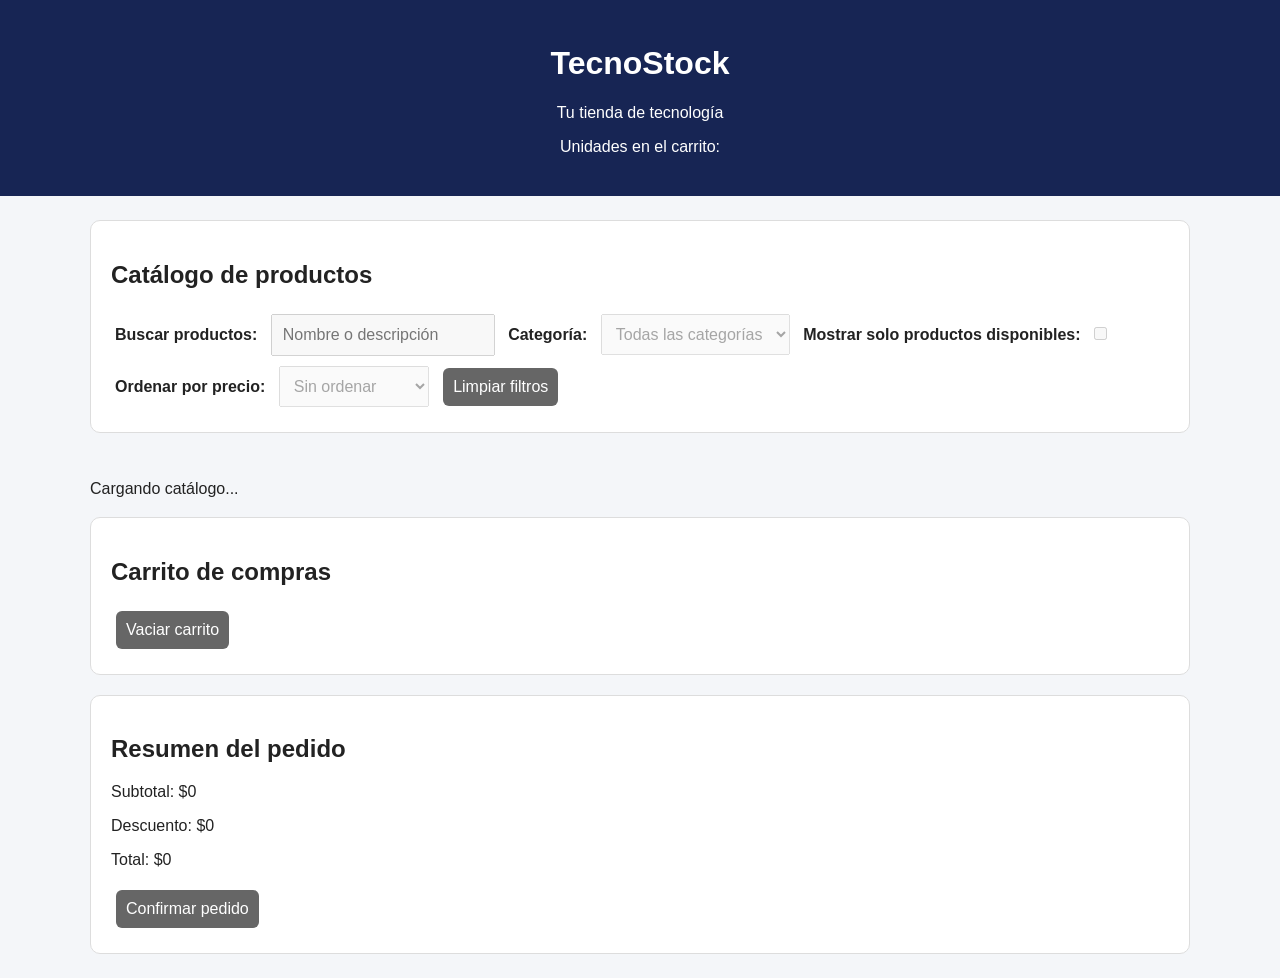
==== index.html @ c03a2829 "Validar y mostrar el catálogo de productos" ====
<!DOCTYPE html>
<html lang="es">
<head>
    <meta charset="UTF-8">
    <meta name="viewport" content="width=device-width, initial-scale=1.0">
    <title>TecnoStock</title>
    <link rel="stylesheet" href="css/styles.css">
    <script type="module" src="js/app.js"></script>
</head>
<body>

    <header>
        <h1>TecnoStock</h1>
        <p>Tu tienda de tecnología</p>
        <p>Unidades en el carrito: <span id="cart-count"></span></p>
    </header>

    <main>
        <section>
            <h2>Catálogo de productos</h2>

            <label for="search">Buscar productos:</label>
            <input
                type="search"
                id="search"
                placeholder="Nombre o descripción"
                disabled
            >

            <label for="category">Categoría:</label>
            <select id="category" disabled>
                <option value="">Todas las categorías</option>
            </select>

            <label for="availability">Mostrar solo productos disponibles:</label>
            <input type="checkbox" id="availability" disabled>

            <label for="sort">Ordenar por precio:</label>
            <select id="sort" disabled>
                <option value="">Sin ordenar</option>
                <option value="asc">Menor a mayor</option>
                <option value="desc">Mayor a menor</option>
            </select>

            <button type="button" id="clear-filters" disabled>
                Limpiar filtros
            </button>
        </section>

        <p id="catalog-status" role="status" aria-live="polite">
            Cargando catálogo...
        </p>

        <product-list></product-list>

        <section>
            <h2>Carrito de compras</h2>
            <shopping-cart></shopping-cart>
            <p id="cart-message" role="status" aria-live="polite"></p>

            <button type="button" id="clear-cart" disabled>
                Vaciar carrito
            </button>
        </section>

        <section>
            <h2>Resumen del pedido</h2>

            <p>Subtotal: <span id="subtotal">$0</span></p>
            <p>Descuento: <span id="discount">$0</span></p>
            <p>Total: <span id="total">$0</span></p>

            <button type="button" id="confirm-order" disabled>
                Confirmar pedido
            </button>

            <div id="order-message" role="status" aria-live="polite"></div>
        </section>
    </main>

</body>
</html>
---- css/styles.css ----
* {
    box-sizing: border-box;
}

body {
    margin: 0;
    font-family: Arial, sans-serif;
    background-color: #f4f6f9;
    color: #222;
}

header {
    background-color: #172554;
    color: white;
    padding: 24px;
    text-align: center;
}

main {
    width: min(1100px, 94%);
    margin: 24px auto;
}

section {
    background-color: white;
    padding: 20px;
    margin-bottom: 20px;
    border-radius: 10px;
    border: 1px solid #ddd;
}

label {
    display: inline-block;
    margin: 8px 4px;
    font-weight: 600;
}

input,
select,
button {
    font: inherit;
    padding: 10px;
    margin: 5px;
}

input,
select {
    max-width: 100%;
}

button {
    cursor: pointer;
    border: none;
    border-radius: 6px;
    background-color: #1d4ed8;
    color: white;
}

button:disabled {
    background-color: #666;
    cursor: not-allowed;
}

button:focus-visible,
input:focus-visible,
select:focus-visible {
    outline: 3px solid #f59e0b;
    outline-offset: 2px;
}

button:hover {
    background-color: #1e40af;
}

#catalog-status,
#cart-message,
#order-message {
    white-space: pre-line;
    line-height: 1.5;
}

#order-message {
    overflow-wrap: anywhere;
}

@media (max-width: 600px) {
    main {
        width: 96%;
    }

    section {
        padding: 12px;
    }

    input:not([type="checkbox"]),
    select {
        width: 100%;
        margin: 6px 0;
    }

    button {
        min-height: 44px;
    }
}
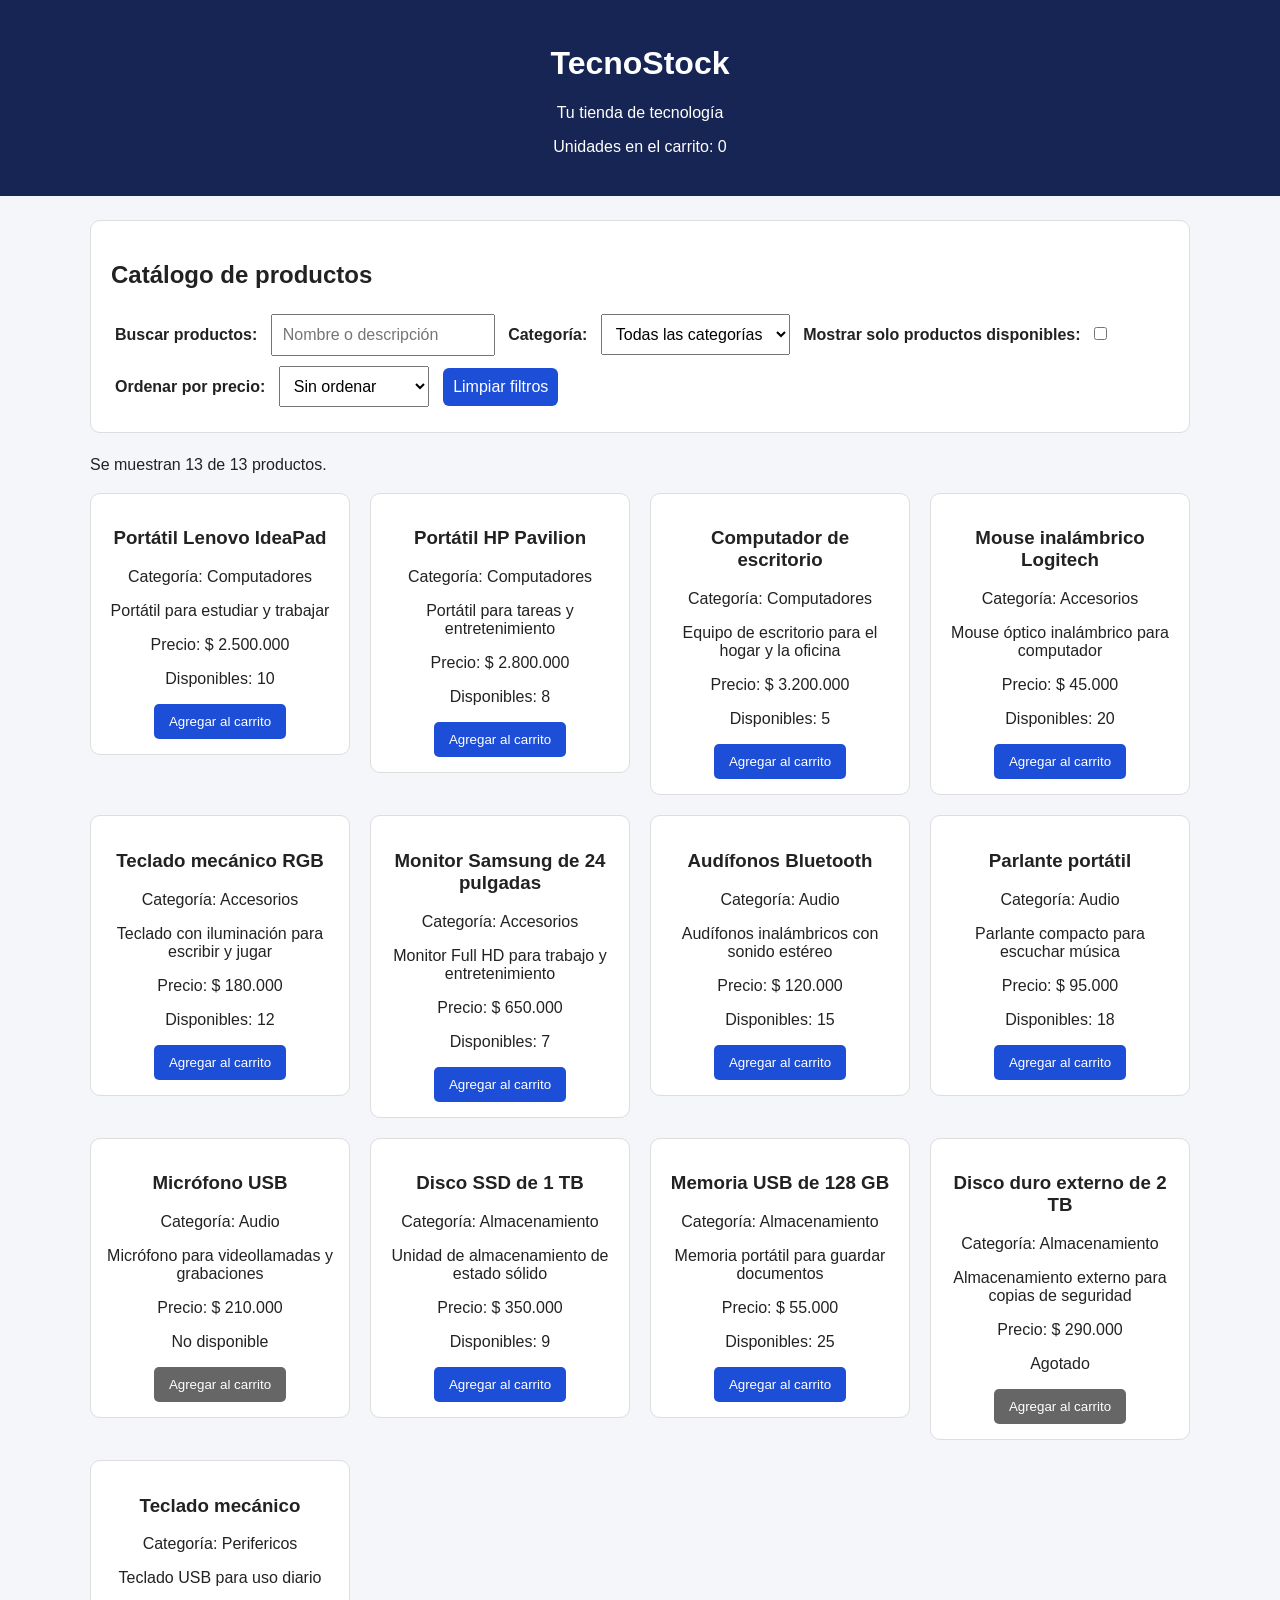
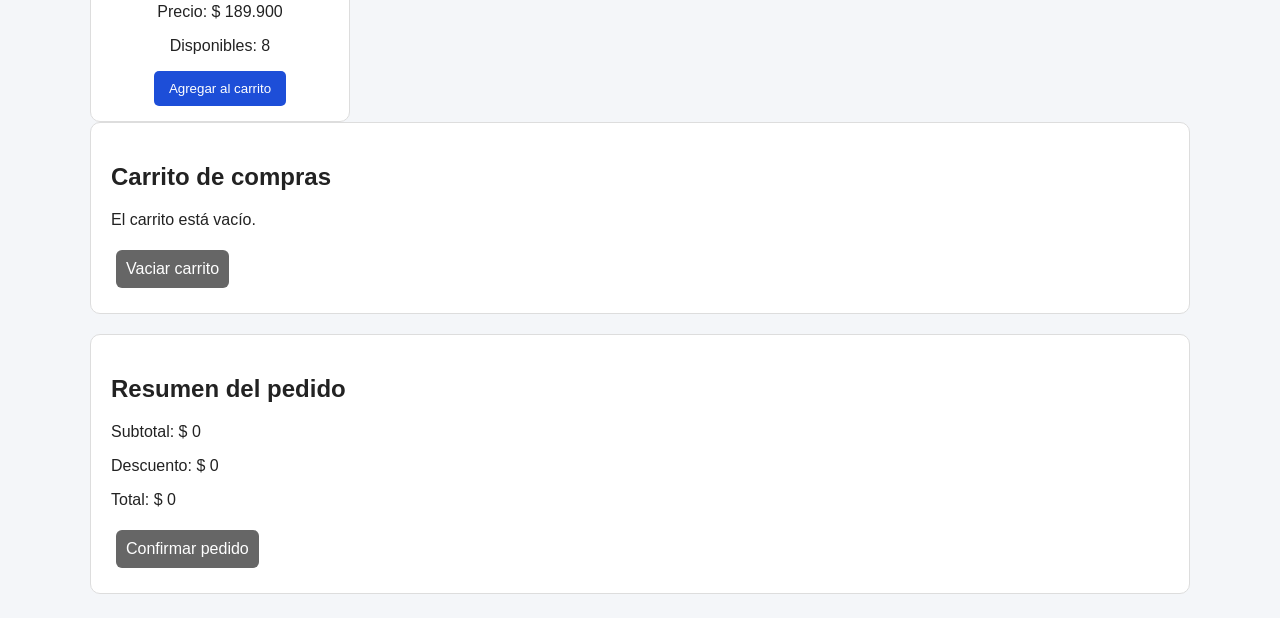
==== commit 3a57db28: "Simplificar código de interfaz y catálogo" ====
--- a/index.html
+++ b/index.html
@@ -8,75 +8,44 @@
     <script type="module" src="js/app.js"></script>
 </head>
 <body>
-
     <header>
         <h1>TecnoStock</h1>
         <p>Tu tienda de tecnología</p>
         <p>Unidades en el carrito: <span id="cart-count"></span></p>
     </header>
-
     <main>
         <section>
             <h2>Catálogo de productos</h2>
-
             <label for="search">Buscar productos:</label>
-            <input
-                type="search"
-                id="search"
-                placeholder="Nombre o descripción"
-                disabled
-            >
-
+            <input type="search" id="search" placeholder="Nombre o descripción" disabled>
             <label for="category">Categoría:</label>
-            <select id="category" disabled>
-                <option value="">Todas las categorías</option>
-            </select>
-
+            <select id="category" disabled><option value="">Todas las categorías</option></select>
             <label for="availability">Mostrar solo productos disponibles:</label>
             <input type="checkbox" id="availability" disabled>
-
             <label for="sort">Ordenar por precio:</label>
             <select id="sort" disabled>
                 <option value="">Sin ordenar</option>
                 <option value="asc">Menor a mayor</option>
                 <option value="desc">Mayor a menor</option>
             </select>
-
-            <button type="button" id="clear-filters" disabled>
-                Limpiar filtros
-            </button>
+            <button type="button" id="clear-filters" disabled>Limpiar filtros</button>
         </section>
-
-        <p id="catalog-status" role="status" aria-live="polite">
-            Cargando catálogo...
-        </p>
-
+        <p id="catalog-status" role="status" aria-live="polite">Cargando catálogo...</p>
         <product-list></product-list>
-
         <section>
             <h2>Carrito de compras</h2>
             <shopping-cart></shopping-cart>
             <p id="cart-message" role="status" aria-live="polite"></p>
-
-            <button type="button" id="clear-cart" disabled>
-                Vaciar carrito
-            </button>
+            <button type="button" id="clear-cart" disabled>Vaciar carrito</button>
         </section>
-
         <section>
             <h2>Resumen del pedido</h2>
-
             <p>Subtotal: <span id="subtotal">$0</span></p>
             <p>Descuento: <span id="discount">$0</span></p>
             <p>Total: <span id="total">$0</span></p>
-
-            <button type="button" id="confirm-order" disabled>
-                Confirmar pedido
-            </button>
-
+            <button type="button" id="confirm-order" disabled>Confirmar pedido</button>
             <div id="order-message" role="status" aria-live="polite"></div>
         </section>
     </main>
-
 </body>
-</html>+</html>
--- a/css/styles.css
+++ b/css/styles.css
@@ -1,104 +1,54 @@
-* {
-    box-sizing: border-box;
-}
+* { box-sizing: border-box; }
 
 body {
     margin: 0;
     font-family: Arial, sans-serif;
-    background-color: #f4f6f9;
+    background: #f4f6f9;
     color: #222;
 }
 
 header {
-    background-color: #172554;
+    padding: 24px;
+    background: #172554;
     color: white;
-    padding: 24px;
     text-align: center;
 }
 
-main {
-    width: min(1100px, 94%);
-    margin: 24px auto;
+main { width: min(1100px, 94%); margin: 24px auto; }
+
+section {
+    margin-bottom: 20px;
+    padding: 20px;
+    border: 1px solid #ddd;
+    border-radius: 10px;
+    background: white;
 }
 
-section {
-    background-color: white;
-    padding: 20px;
-    margin-bottom: 20px;
-    border-radius: 10px;
-    border: 1px solid #ddd;
+label { display: inline-block; margin: 8px 4px; font-weight: 600; }
+input, select, button { margin: 5px; padding: 10px; font: inherit; }
+input, select { max-width: 100%; }
+
+button {
+    border: 0;
+    border-radius: 6px;
+    background: #1d4ed8;
+    color: white;
+    cursor: pointer;
 }
 
-label {
-    display: inline-block;
-    margin: 8px 4px;
-    font-weight: 600;
-}
-
-input,
-select,
-button {
-    font: inherit;
-    padding: 10px;
-    margin: 5px;
-}
-
-input,
-select {
-    max-width: 100%;
-}
-
-button {
-    cursor: pointer;
-    border: none;
-    border-radius: 6px;
-    background-color: #1d4ed8;
-    color: white;
-}
-
-button:disabled {
-    background-color: #666;
-    cursor: not-allowed;
-}
-
-button:focus-visible,
-input:focus-visible,
-select:focus-visible {
+button:disabled { background: #666; cursor: not-allowed; }
+button:hover:not(:disabled) { background: #1e40af; }
+button:focus-visible, input:focus-visible, select:focus-visible {
     outline: 3px solid #f59e0b;
     outline-offset: 2px;
 }
 
-button:hover {
-    background-color: #1e40af;
-}
-
-#catalog-status,
-#cart-message,
-#order-message {
-    white-space: pre-line;
-    line-height: 1.5;
-}
-
-#order-message {
-    overflow-wrap: anywhere;
-}
+#catalog-status, #cart-message, #order-message { white-space: pre-line; line-height: 1.5; }
+#order-message { overflow-wrap: anywhere; }
 
 @media (max-width: 600px) {
-    main {
-        width: 96%;
-    }
-
-    section {
-        padding: 12px;
-    }
-
-    input:not([type="checkbox"]),
-    select {
-        width: 100%;
-        margin: 6px 0;
-    }
-
-    button {
-        min-height: 44px;
-    }
-}+    main { width: 96%; }
+    section { padding: 12px; }
+    input:not([type="checkbox"]), select { width: 100%; margin: 6px 0; }
+    button { min-height: 44px; }
+}
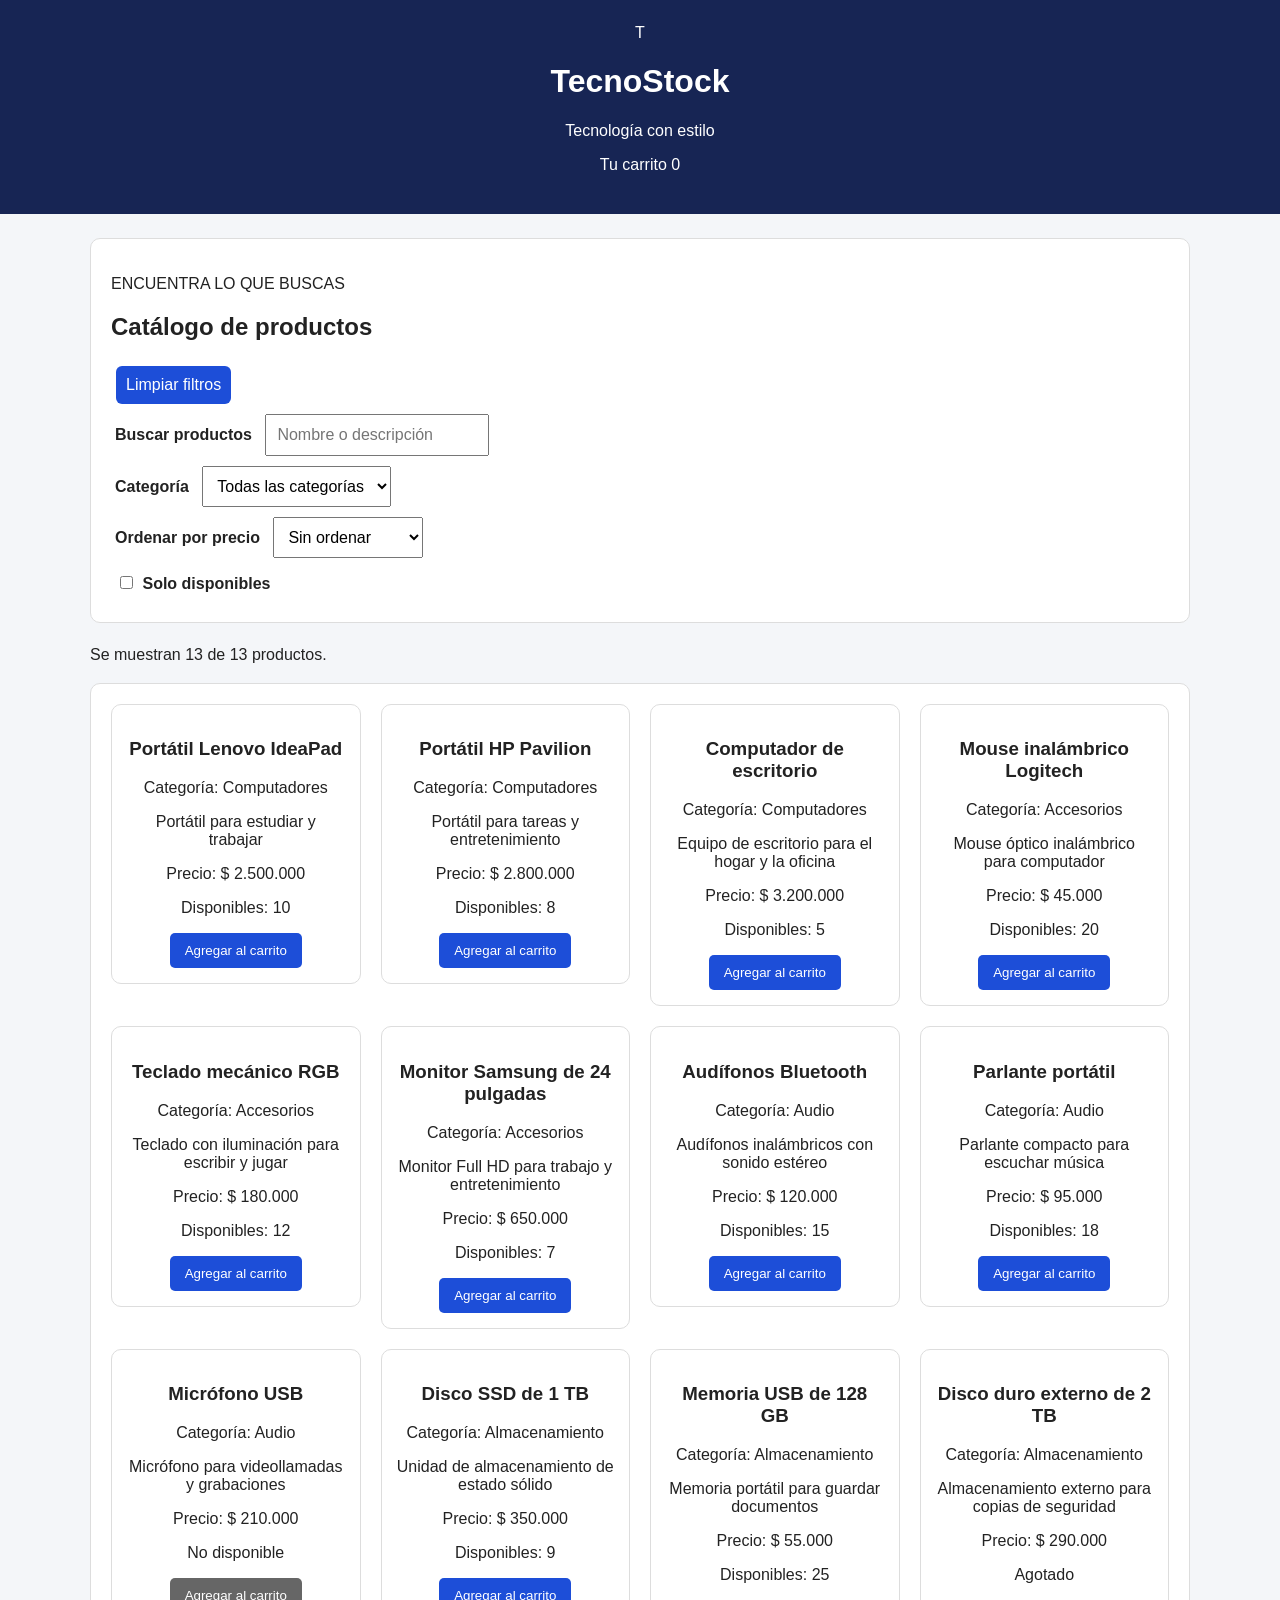
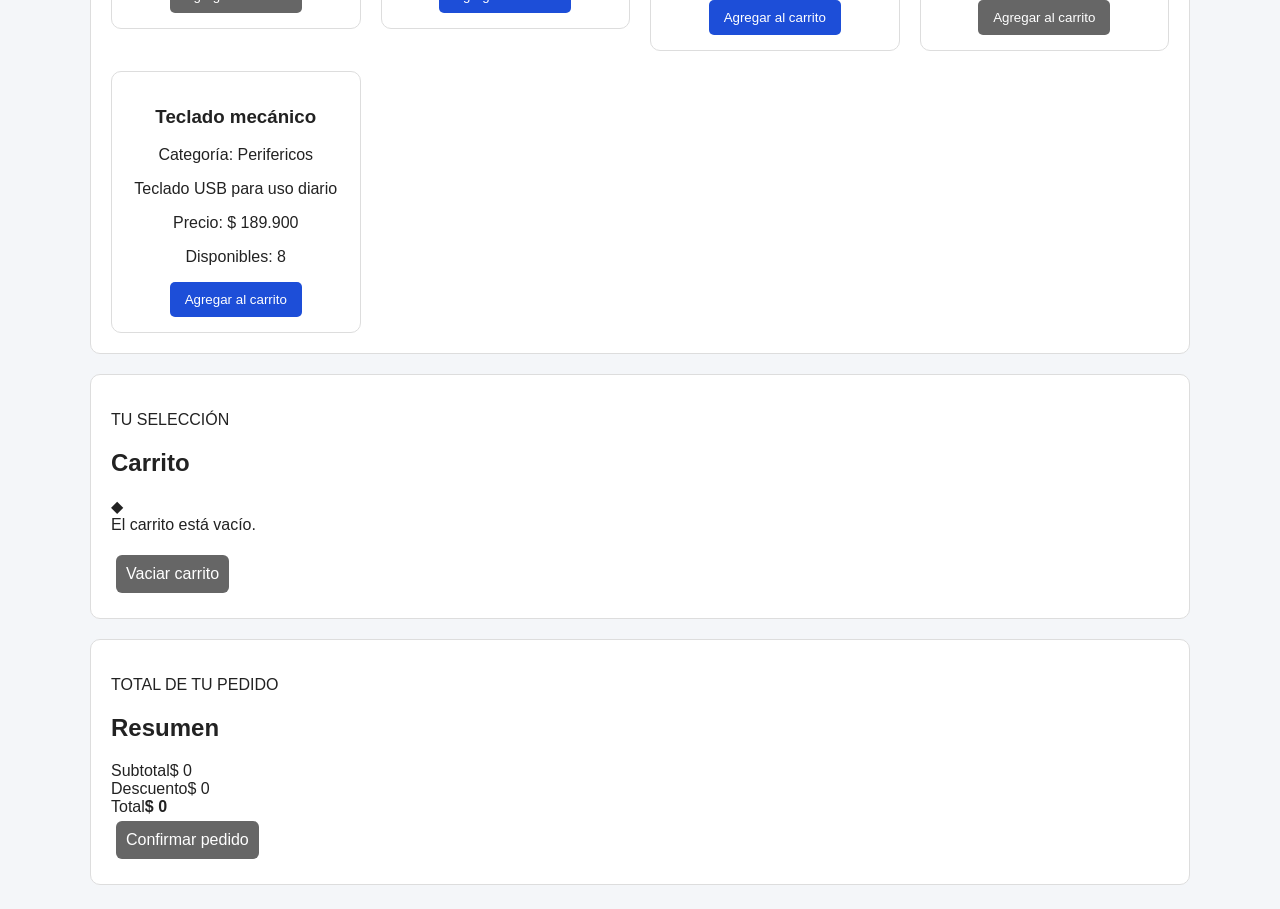
==== commit 2f6b3ab4: "Organizar catálogo y carrito en columnas Cambio preparado con asistencia de IA." ====
--- a/index.html
+++ b/index.html
@@ -9,43 +9,86 @@
 </head>
 <body>
     <header>
-        <h1>TecnoStock</h1>
-        <p>Tu tienda de tecnología</p>
-        <p>Unidades en el carrito: <span id="cart-count"></span></p>
+        <div class="header-content">
+            <div class="brand">
+                <span class="brand-mark" aria-hidden="true">T</span>
+                <div>
+                    <h1>TecnoStock</h1>
+                    <p>Tecnología con estilo</p>
+                </div>
+            </div>
+            <p class="header-cart">Tu carrito <span id="cart-count">0</span></p>
+        </div>
     </header>
     <main>
-        <section>
-            <h2>Catálogo de productos</h2>
-            <label for="search">Buscar productos:</label>
-            <input type="search" id="search" placeholder="Nombre o descripción" disabled>
-            <label for="category">Categoría:</label>
-            <select id="category" disabled><option value="">Todas las categorías</option></select>
-            <label for="availability">Mostrar solo productos disponibles:</label>
-            <input type="checkbox" id="availability" disabled>
-            <label for="sort">Ordenar por precio:</label>
-            <select id="sort" disabled>
-                <option value="">Sin ordenar</option>
-                <option value="asc">Menor a mayor</option>
-                <option value="desc">Mayor a menor</option>
-            </select>
-            <button type="button" id="clear-filters" disabled>Limpiar filtros</button>
+        <section class="filter-panel">
+            <div class="section-heading">
+                <div>
+                    <p class="eyebrow">ENCUENTRA LO QUE BUSCAS</p>
+                    <h2>Catálogo de productos</h2>
+                </div>
+                <button class="button button-secondary" type="button" id="clear-filters" disabled>
+                    Limpiar filtros
+                </button>
+            </div>
+            <div class="filters">
+                <div class="filter-field search-field">
+                    <label for="search">Buscar productos</label>
+                    <input type="search" id="search" placeholder="Nombre o descripción" disabled>
+                </div>
+                <div class="filter-field">
+                    <label for="category">Categoría</label>
+                    <select id="category" disabled>
+                        <option value="">Todas las categorías</option>
+                    </select>
+                </div>
+                <div class="filter-field">
+                    <label for="sort">Ordenar por precio</label>
+                    <select id="sort" disabled>
+                        <option value="">Sin ordenar</option>
+                        <option value="asc">Menor a mayor</option>
+                        <option value="desc">Mayor a menor</option>
+                    </select>
+                </div>
+                <label class="availability" for="availability">
+                    <input type="checkbox" id="availability" disabled>
+                    <span>Solo disponibles</span>
+                </label>
+            </div>
         </section>
         <p id="catalog-status" role="status" aria-live="polite">Cargando catálogo...</p>
-        <product-list></product-list>
-        <section>
-            <h2>Carrito de compras</h2>
-            <shopping-cart></shopping-cart>
-            <p id="cart-message" role="status" aria-live="polite"></p>
-            <button type="button" id="clear-cart" disabled>Vaciar carrito</button>
-        </section>
-        <section>
-            <h2>Resumen del pedido</h2>
-            <p>Subtotal: <span id="subtotal">$0</span></p>
-            <p>Descuento: <span id="discount">$0</span></p>
-            <p>Total: <span id="total">$0</span></p>
-            <button type="button" id="confirm-order" disabled>Confirmar pedido</button>
-            <div id="order-message" role="status" aria-live="polite"></div>
-        </section>
+        <div class="store-layout">
+            <section class="catalog-panel" aria-label="Productos disponibles">
+                <product-list></product-list>
+            </section>
+            <aside class="cart-sidebar" aria-label="Carrito y resumen del pedido">
+                <section class="cart-panel">
+                    <div class="section-heading cart-heading">
+                        <div>
+                            <p class="eyebrow">TU SELECCIÓN</p>
+                            <h2>Carrito</h2>
+                        </div>
+                        <span class="cart-badge" aria-hidden="true">◆</span>
+                    </div>
+                    <shopping-cart></shopping-cart>
+                    <p id="cart-message" role="status" aria-live="polite"></p>
+                    <button class="button button-secondary clear-cart" type="button" id="clear-cart" disabled>
+                        Vaciar carrito
+                    </button>
+                </section>
+                <section class="order-panel">
+                    <p class="eyebrow">TOTAL DE TU PEDIDO</p>
+                    <h2>Resumen</h2>
+                    <div class="price-row"><span>Subtotal</span><span id="subtotal">$0</span></div>
+                    <div class="price-row"><span>Descuento</span><span id="discount">$0</span></div>
+                    <div class="price-row total-row"><span>Total</span><strong id="total">$0</strong></div>
+                    <button class="button button-primary confirm-button" type="button" id="confirm-order" disabled>
+                        Confirmar pedido
+                    </button>
+                    <div id="order-message" role="status" aria-live="polite"></div>
+                </section>
+            </aside>
+        </div>
     </main>
 </body>
 </html>
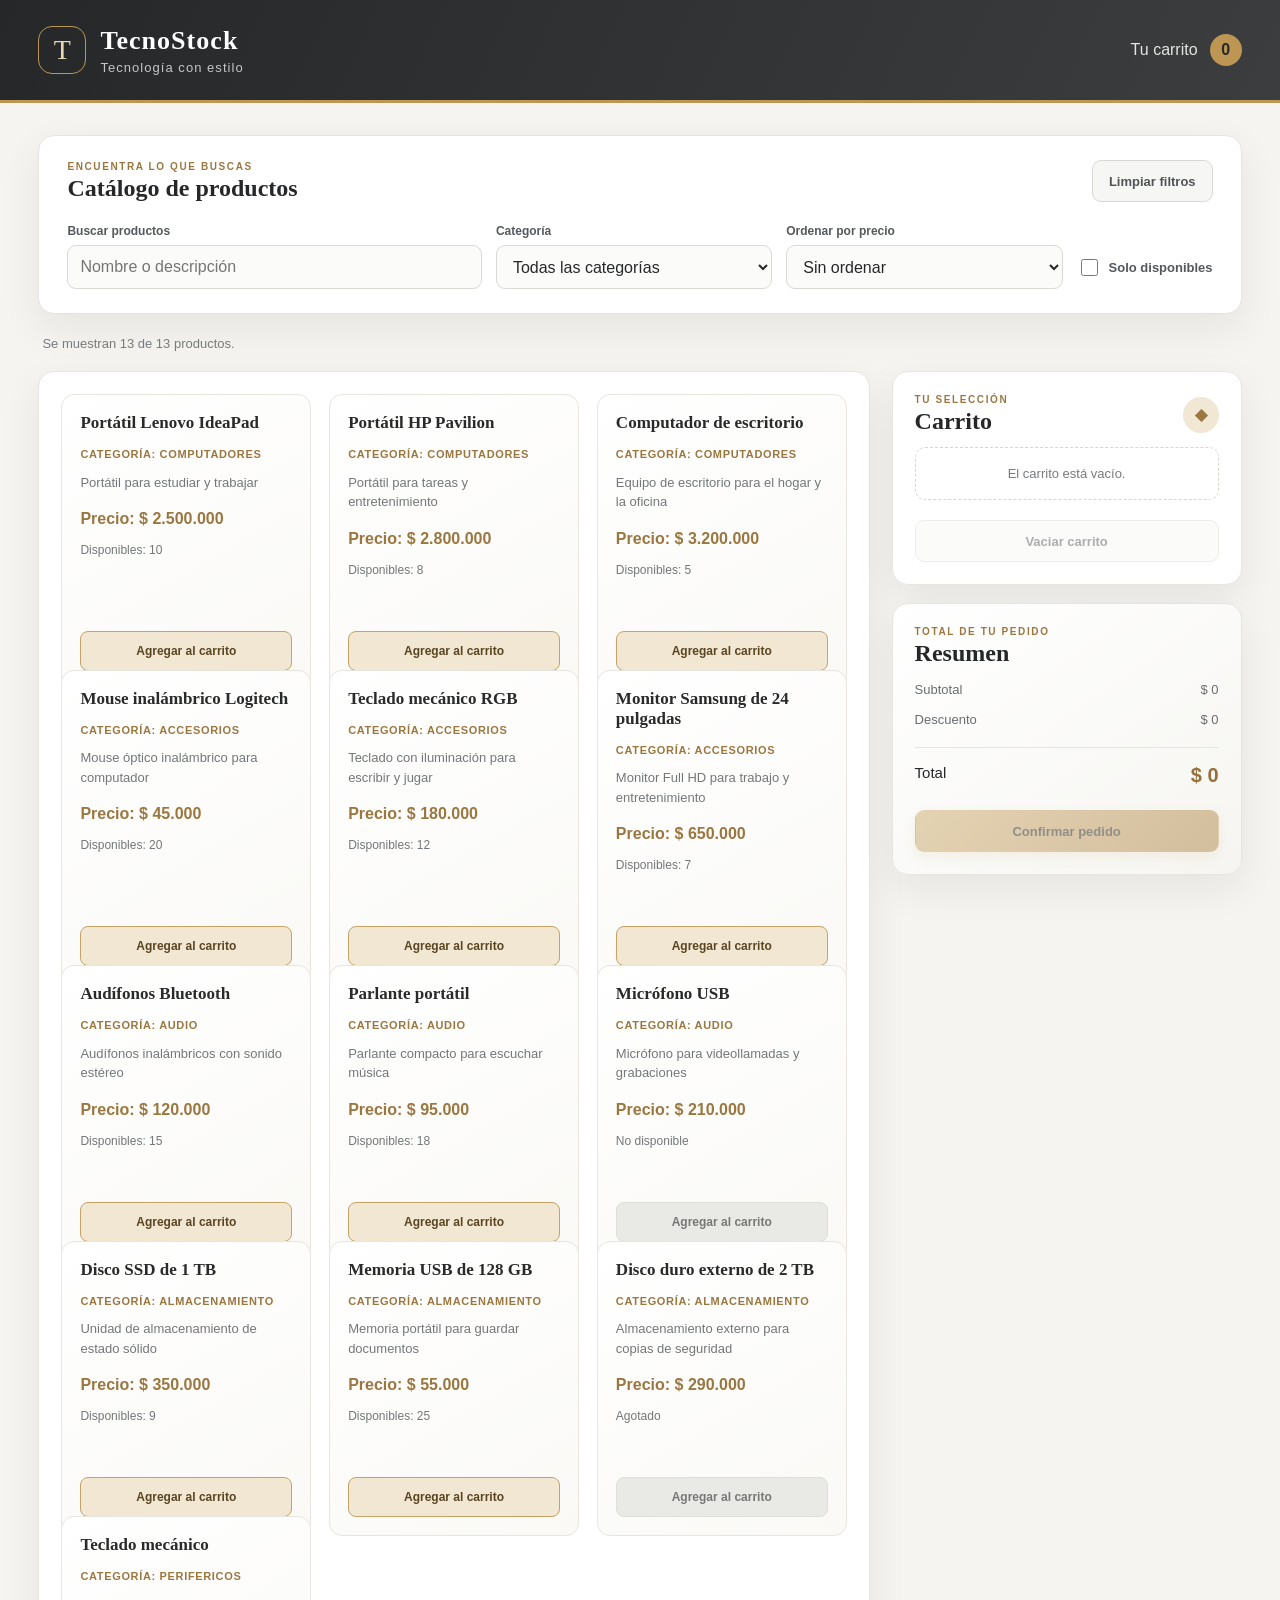
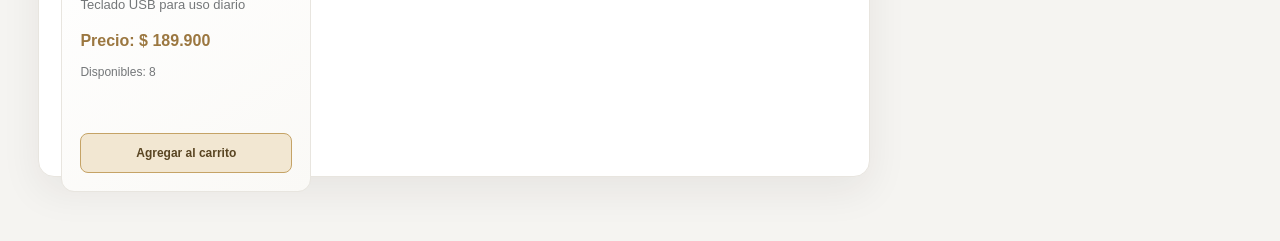
==== commit 9a39223d: "Añadir carrito móvil desplegable Interfaz móvil preparada con asistencia de IA." ====
--- a/index.html
+++ b/index.html
@@ -61,14 +61,17 @@
             <section class="catalog-panel" aria-label="Productos disponibles">
                 <product-list></product-list>
             </section>
-            <aside class="cart-sidebar" aria-label="Carrito y resumen del pedido">
+            <aside class="cart-sidebar" id="cart-sidebar" aria-label="Carrito y resumen del pedido">
                 <section class="cart-panel">
                     <div class="section-heading cart-heading">
                         <div>
                             <p class="eyebrow">TU SELECCIÓN</p>
                             <h2>Carrito</h2>
                         </div>
-                        <span class="cart-badge" aria-hidden="true">◆</span>
+                        <div class="cart-heading-actions">
+                            <span class="cart-badge" aria-hidden="true">◆</span>
+                            <button class="cart-close" type="button" id="close-cart" aria-label="Cerrar carrito">×</button>
+                        </div>
                     </div>
                     <shopping-cart></shopping-cart>
                     <p id="cart-message" role="status" aria-live="polite"></p>
@@ -90,5 +93,12 @@
             </aside>
         </div>
     </main>
+    <button class="mobile-cart-toggle" type="button" id="mobile-cart-toggle"
+        aria-controls="cart-sidebar" aria-expanded="false">
+        <span aria-hidden="true">◆</span> Ver carrito
+        <span class="mobile-cart-count" id="mobile-cart-count">0</span>
+    </button>
+    <button class="cart-backdrop" type="button" id="cart-backdrop"
+        aria-label="Cerrar carrito" tabindex="-1"></button>
 </body>
 </html>
--- a/css/styles.css
+++ b/css/styles.css
@@ -1,54 +1,256 @@
+:root {
+    color-scheme: light;
+    --ink: #252729;
+    --muted: #777b7e;
+    --gold: #bd9653;
+    --gold-light: #ead8b5;
+    --silver: #e5e7e8;
+    --paper: #f5f4f1;
+    --white: #fff;
+    --line: #e8e5df;
+    --shadow: 0 14px 40px rgb(38 35 28 / 7%);
+}
+
 * { box-sizing: border-box; }
 
 body {
     margin: 0;
-    font-family: Arial, sans-serif;
-    background: #f4f6f9;
-    color: #222;
+    background: var(--paper);
+    color: var(--ink);
+    font-family: "Segoe UI", Arial, sans-serif;
 }
 
 header {
-    padding: 24px;
-    background: #172554;
-    color: white;
-    text-align: center;
-}
-
-main { width: min(1100px, 94%); margin: 24px auto; }
-
-section {
-    margin-bottom: 20px;
-    padding: 20px;
-    border: 1px solid #ddd;
-    border-radius: 10px;
-    background: white;
-}
-
-label { display: inline-block; margin: 8px 4px; font-weight: 600; }
-input, select, button { margin: 5px; padding: 10px; font: inherit; }
-input, select { max-width: 100%; }
-
-button {
-    border: 0;
-    border-radius: 6px;
-    background: #1d4ed8;
-    color: white;
+    background: linear-gradient(115deg, #252729, #3b3d3e);
+    color: var(--white);
+    border-bottom: 3px solid var(--gold);
+}
+
+.header-content {
+    width: min(1440px, 94%);
+    min-height: 100px;
+    margin: auto;
+    display: flex;
+    align-items: center;
+    justify-content: space-between;
+    gap: 20px;
+}
+
+.brand { display: flex; align-items: center; gap: 14px; }
+.brand-mark {
+    display: grid;
+    width: 48px;
+    height: 48px;
+    place-items: center;
+    border: 1px solid var(--gold);
+    border-radius: 14px;
+    color: var(--gold-light);
+    font-family: Georgia, serif;
+    font-size: 28px;
+}
+
+.brand h1 { margin: 0; font-family: Georgia, serif; font-size: 26px; letter-spacing: .04em; }
+.brand p { margin: 4px 0 0; color: #c5c6c5; font-size: 13px; letter-spacing: .08em; }
+.header-cart { display: flex; align-items: center; gap: 12px; margin: 0; color: #e5e5e2; }
+.header-cart span, .cart-badge {
+    display: grid;
+    min-width: 32px;
+    height: 32px;
+    padding: 0 8px;
+    place-items: center;
+    border-radius: 50px;
+    background: var(--gold);
+    color: #252729;
+    font-weight: 700;
+}
+
+main { width: min(1440px, 94%); margin: 32px auto 64px; }
+
+.filter-panel, .catalog-panel, .cart-panel, .order-panel {
+    border: 1px solid var(--line);
+    border-radius: 16px;
+    background: var(--white);
+    box-shadow: var(--shadow);
+}
+
+.filter-panel { margin-bottom: 20px; padding: 24px 28px; }
+.section-heading { display: flex; align-items: center; justify-content: space-between; gap: 16px; }
+.section-heading h2, .order-panel h2 { margin: 3px 0 0; font-family: Georgia, serif; font-size: 24px; }
+.eyebrow { margin: 0; color: #9b7740; font-size: 10px; font-weight: 800; letter-spacing: .16em; }
+
+.filters {
+    display: grid;
+    grid-template-columns: minmax(210px, 1.5fr) repeat(2, minmax(160px, 1fr)) auto;
+    align-items: end;
+    gap: 14px;
+    margin-top: 22px;
+}
+
+.filter-field { min-width: 0; }
+.filter-field label { display: block; margin-bottom: 7px; color: #55595c; font-size: 12px; font-weight: 700; }
+input, select, button { font: inherit; }
+.filter-field input, .filter-field select {
+    width: 100%;
+    min-height: 44px;
+    padding: 0 12px;
+    border: 1px solid #d9d9d6;
+    border-radius: 9px;
+    background: #fbfbfa;
+    color: var(--ink);
+}
+.filter-field input:focus, .filter-field select:focus { outline: 2px solid var(--gold-light); border-color: var(--gold); }
+.availability { display: flex; align-items: center; gap: 8px; min-height: 44px; color: #55595c; font-size: 13px; font-weight: 600; }
+.availability input { accent-color: var(--gold); width: 17px; height: 17px; }
+
+.button {
+    min-height: 42px;
+    padding: 0 16px;
+    border: 1px solid transparent;
+    border-radius: 9px;
+    font-size: 13px;
+    font-weight: 700;
     cursor: pointer;
-}
-
-button:disabled { background: #666; cursor: not-allowed; }
-button:hover:not(:disabled) { background: #1e40af; }
-button:focus-visible, input:focus-visible, select:focus-visible {
-    outline: 3px solid #f59e0b;
-    outline-offset: 2px;
-}
+    transition: transform .15s ease, background .15s ease, box-shadow .15s ease;
+}
+.button:hover:not(:disabled) { transform: translateY(-1px); }
+.button:focus-visible, input:focus-visible, select:focus-visible { outline: 3px solid #d7b978; outline-offset: 2px; }
+.button:disabled { opacity: .48; cursor: not-allowed; }
+.button-primary { background: linear-gradient(135deg, #cba968, #ad8241); color: #211d16; box-shadow: 0 5px 14px rgb(189 150 83 / 24%); }
+.button-primary:hover:not(:disabled) { background: linear-gradient(135deg, #d5b778, #b89050); }
+.button-secondary { border-color: #d9d9d6; background: #f6f6f4; color: #515457; }
+.button-secondary:hover:not(:disabled) { background: var(--silver); }
 
 #catalog-status, #cart-message, #order-message { white-space: pre-line; line-height: 1.5; }
-#order-message { overflow-wrap: anywhere; }
-
-@media (max-width: 600px) {
-    main { width: 96%; }
-    section { padding: 12px; }
-    input:not([type="checkbox"]), select { width: 100%; margin: 6px 0; }
-    button { min-height: 44px; }
-}
+#catalog-status { min-height: 22px; margin: 15px 4px; color: var(--muted); font-size: 13px; }
+#cart-message, #order-message { color: #765a2d; font-size: 12px; overflow-wrap: anywhere; }
+
+.store-layout { display: grid; grid-template-columns: minmax(0, 1fr) 350px; align-items: start; gap: 22px; }
+.catalog-panel { min-width: 0; padding: 22px; }
+.cart-sidebar { position: sticky; top: 18px; display: grid; gap: 18px; min-width: 0; }
+.cart-panel, .order-panel { padding: 22px; }
+.cart-heading { margin-bottom: 12px; }
+.cart-badge { min-width: 36px; height: 36px; background: #f0e7d5; color: #9b7740; }
+.cart-heading-actions { display: flex; align-items: center; gap: 8px; }
+.cart-close, .mobile-cart-toggle, .cart-backdrop { display: none; }
+.clear-cart { width: 100%; margin-top: 8px; }
+.order-panel { background: linear-gradient(145deg, #fff, #f6f5f1); }
+.price-row { display: flex; justify-content: space-between; gap: 12px; margin: 15px 0; color: #696d70; font-size: 13px; }
+.total-row { margin-top: 20px; padding-top: 16px; border-top: 1px solid var(--line); color: var(--ink); font-size: 15px; }
+.total-row strong { color: #96713c; font-size: 20px; }
+.confirm-button { width: 100%; margin-top: 8px; }
+
+@media (max-width: 1000px) {
+    .store-layout { grid-template-columns: minmax(0, 1fr) 310px; gap: 16px; }
+    .filters { grid-template-columns: repeat(2, minmax(0, 1fr)); }
+    .availability { grid-column: 1; }
+}
+
+@media (max-width: 760px) {
+    main { width: min(100% - 24px, 620px); margin-top: 20px; }
+    .header-content { width: calc(100% - 28px); min-height: 82px; }
+    .brand-mark { width: 40px; height: 40px; font-size: 23px; }
+    .brand h1 { font-size: 21px; }
+    .header-cart { display: none; }
+    .store-layout { display: block; }
+    .cart-sidebar {
+        position: fixed;
+        z-index: 1001;
+        inset: auto 0 0;
+        display: grid;
+        grid-template-columns: 1fr;
+        gap: 12px;
+        max-height: 88vh;
+        max-height: 88dvh;
+        overflow-y: auto;
+        padding: 14px 14px calc(18px + env(safe-area-inset-bottom));
+        border: 1px solid var(--line);
+        border-radius: 20px 20px 0 0;
+        background: var(--paper);
+        box-shadow: 0 -18px 50px rgb(25 24 22 / 20%);
+        transform: translateY(105%);
+        visibility: hidden;
+        transition: transform .25s ease, visibility .25s;
+    }
+    .cart-sidebar.is-open { transform: translateY(0); visibility: visible; }
+    .cart-sidebar .cart-panel, .cart-sidebar .order-panel { padding: 18px; }
+    .cart-close {
+        display: grid;
+        width: 36px;
+        height: 36px;
+        place-items: center;
+        border: 1px solid #dedbd4;
+        border-radius: 50%;
+        background: #f4f3f0;
+        color: var(--ink);
+        font: inherit;
+        font-size: 24px;
+        line-height: 1;
+        cursor: pointer;
+    }
+    .cart-close:focus-visible, .mobile-cart-toggle:focus-visible {
+        outline: 3px solid #d7b978;
+        outline-offset: 3px;
+    }
+    .cart-backdrop {
+        position: fixed;
+        z-index: 1000;
+        inset: 0;
+        display: block;
+        width: 100%;
+        height: 100%;
+        border: 0;
+        background: rgb(26 27 28 / 48%);
+        opacity: 0;
+        visibility: hidden;
+        transition: opacity .25s ease, visibility .25s;
+    }
+    body.cart-open .cart-backdrop { opacity: 1; visibility: visible; }
+    .mobile-cart-toggle {
+        position: fixed;
+        z-index: 1002;
+        right: 18px;
+        bottom: calc(18px + env(safe-area-inset-bottom));
+        display: flex;
+        min-height: 54px;
+        align-items: center;
+        gap: 10px;
+        padding: 0 18px;
+        border: 1px solid #d8bd8b;
+        border-radius: 999px;
+        background: linear-gradient(135deg, #d6bb84, #b78e4f);
+        box-shadow: 0 8px 26px rgb(48 39 25 / 28%);
+        color: #29251f;
+        font: inherit;
+        font-size: 14px;
+        font-weight: 750;
+        cursor: pointer;
+        transition: transform .2s ease, box-shadow .2s ease;
+    }
+    .mobile-cart-toggle:hover { transform: translateY(-2px); box-shadow: 0 11px 30px rgb(48 39 25 / 34%); }
+    .mobile-cart-count {
+        display: grid;
+        min-width: 25px;
+        height: 25px;
+        padding: 0 6px;
+        place-items: center;
+        border-radius: 50%;
+        background: #343536;
+        color: white;
+        font-size: 12px;
+    }
+    body.cart-open { overflow: hidden; }
+    body.cart-open .mobile-cart-toggle { opacity: 0; pointer-events: none; }
+    .filter-panel, .catalog-panel, .cart-panel, .order-panel { padding: 18px; }
+}
+
+@media (max-width: 480px) {
+    .filters { grid-template-columns: 1fr; gap: 10px; }
+    .availability { grid-column: auto; }
+    .section-heading { align-items: flex-start; }
+    .section-heading h2, .order-panel h2 { font-size: 21px; }
+    .filter-panel { padding: 16px; }
+}
+
+@media (prefers-reduced-motion: reduce) {
+    *, *::before, *::after { scroll-behavior: auto !important; transition-duration: .01ms !important; }
+}
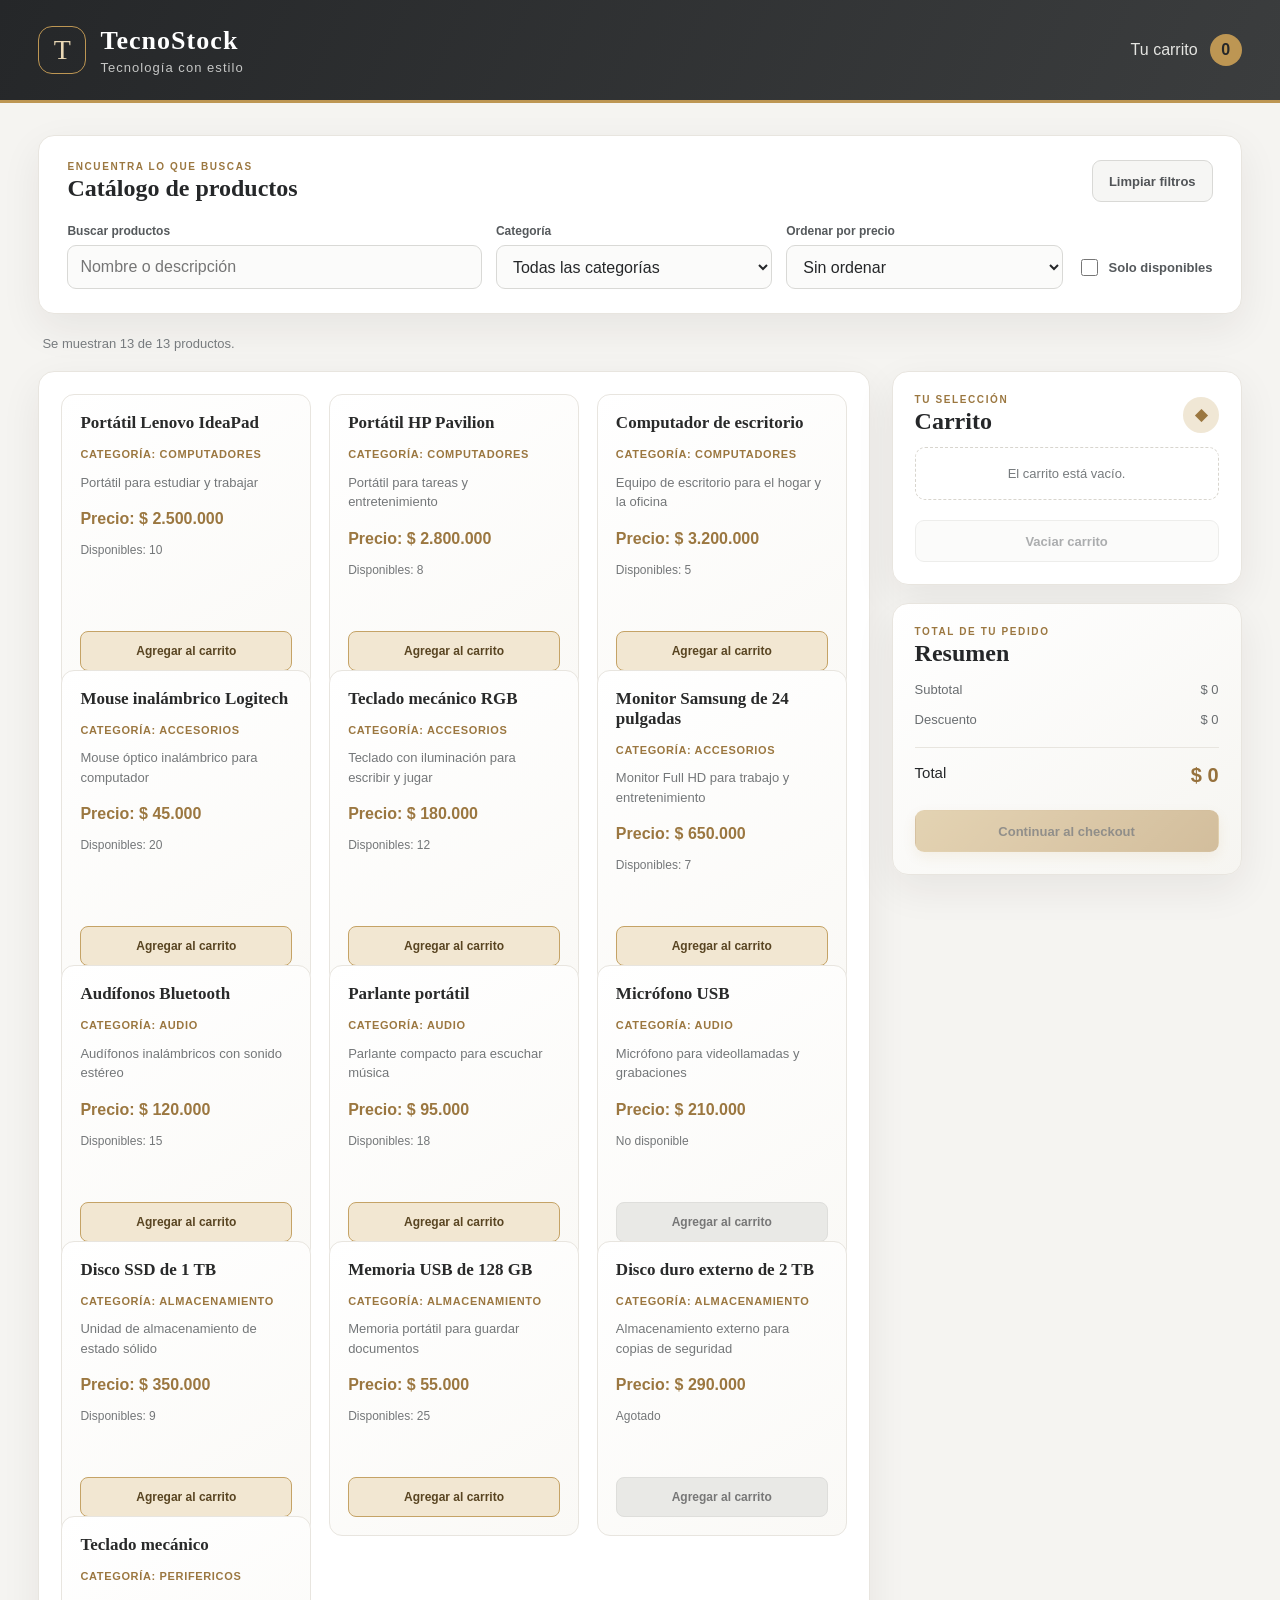
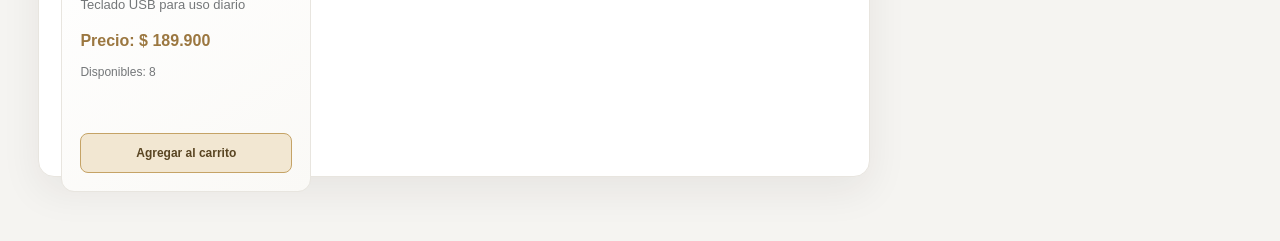
==== commit 93cd10f1: "Agregar interfaz del checkout" ====
--- a/index.html
+++ b/index.html
@@ -66,7 +66,7 @@
                     <div class="section-heading cart-heading">
                         <div>
                             <p class="eyebrow">TU SELECCIÓN</p>
-                            <h2>Carrito</h2>
+                            <h2 id="cart-title">Carrito</h2>
                         </div>
                         <div class="cart-heading-actions">
                             <span class="cart-badge" aria-hidden="true">◆</span>
@@ -86,7 +86,7 @@
                     <div class="price-row"><span>Descuento</span><span id="discount">$0</span></div>
                     <div class="price-row total-row"><span>Total</span><strong id="total">$0</strong></div>
                     <button class="button button-primary confirm-button" type="button" id="confirm-order" disabled>
-                        Confirmar pedido
+                        Continuar al checkout
                     </button>
                     <div id="order-message" role="status" aria-live="polite"></div>
                 </section>
@@ -100,5 +100,52 @@
     </button>
     <button class="cart-backdrop" type="button" id="cart-backdrop"
         aria-label="Cerrar carrito" tabindex="-1"></button>
+    <dialog class="checkout-dialog" id="checkout-dialog" aria-labelledby="checkout-title">
+        <form id="checkout-form">
+            <div class="checkout-heading">
+                <div>
+                    <p class="eyebrow">ÚLTIMO PASO</p>
+                    <h2 id="checkout-title">Finalizar pedido</h2>
+                </div>
+                <button class="checkout-close" type="button" id="close-checkout"
+                    aria-label="Cerrar checkout">×</button>
+            </div>
+            <p class="checkout-note">Completa tus datos de contacto y entrega. Esta compra es una simulación local; no se realizará ningún pago.</p>
+            <div class="checkout-fields">
+                <div class="checkout-field">
+                    <label for="customer-name">Nombre completo</label>
+                    <input id="customer-name" name="name" autocomplete="name" required maxlength="100">
+                </div>
+                <div class="checkout-field">
+                    <label for="customer-email">Correo electrónico</label>
+                    <input id="customer-email" name="email" type="email" autocomplete="email" required maxlength="150">
+                </div>
+                <div class="checkout-field">
+                    <label for="customer-phone">Teléfono</label>
+                    <input id="customer-phone" name="phone" type="tel" autocomplete="tel" required maxlength="30">
+                </div>
+                <div class="checkout-field">
+                    <label for="customer-city">Ciudad</label>
+                    <input id="customer-city" name="city" autocomplete="address-level2" required maxlength="80">
+                </div>
+                <div class="checkout-field checkout-address">
+                    <label for="customer-address">Dirección de entrega</label>
+                    <input id="customer-address" name="address" autocomplete="street-address" required maxlength="180">
+                </div>
+            </div>
+            <div class="checkout-summary">
+                <h3>Tu pedido</h3>
+                <ul id="checkout-items"></ul>
+                <div class="price-row"><span>Subtotal</span><span id="checkout-subtotal"></span></div>
+                <div class="price-row"><span>Descuento</span><span id="checkout-discount"></span></div>
+                <div class="price-row total-row"><span>Total</span><strong id="checkout-total"></strong></div>
+            </div>
+            <p id="checkout-message" role="alert" aria-live="assertive"></p>
+            <div class="checkout-actions">
+                <button class="button button-secondary" type="button" id="cancel-checkout">Volver</button>
+                <button class="button button-primary" type="submit">Confirmar pedido simulado</button>
+            </div>
+        </form>
+    </dialog>
 </body>
 </html>
--- a/css/styles.css
+++ b/css/styles.css
@@ -138,6 +138,58 @@
 .total-row { margin-top: 20px; padding-top: 16px; border-top: 1px solid var(--line); color: var(--ink); font-size: 15px; }
 .total-row strong { color: #96713c; font-size: 20px; }
 .confirm-button { width: 100%; margin-top: 8px; }
+
+.checkout-dialog {
+    width: min(580px, calc(100% - 32px));
+    max-height: min(90vh, 800px);
+    max-height: min(90dvh, 800px);
+    overflow-y: auto;
+    padding: 26px;
+    border: 1px solid var(--line);
+    border-radius: 18px;
+    background: var(--white);
+    color: var(--ink);
+    box-shadow: 0 24px 80px rgb(25 24 22 / 24%);
+}
+.checkout-dialog::backdrop { background: rgb(26 27 28 / 58%); }
+.checkout-heading { display: flex; align-items: flex-start; justify-content: space-between; gap: 16px; }
+.checkout-heading h2 { margin: 4px 0 0; font-family: Georgia, serif; font-size: 25px; }
+.checkout-close {
+    width: 36px;
+    height: 36px;
+    border: 1px solid #dedbd4;
+    border-radius: 50%;
+    background: #f4f3f0;
+    color: var(--ink);
+    font-size: 24px;
+    line-height: 1;
+    cursor: pointer;
+}
+.checkout-note { margin: 12px 0 20px; color: var(--muted); font-size: 13px; line-height: 1.5; }
+.checkout-fields { display: grid; grid-template-columns: repeat(2, minmax(0, 1fr)); gap: 14px; }
+.checkout-field { min-width: 0; }
+.checkout-field label { display: block; margin-bottom: 7px; color: #55595c; font-size: 12px; font-weight: 700; }
+.checkout-field input {
+    width: 100%;
+    min-height: 44px;
+    padding: 0 12px;
+    border: 1px solid #d9d9d6;
+    border-radius: 9px;
+    background: #fbfbfa;
+    color: var(--ink);
+}
+.checkout-field input:focus-visible, .checkout-close:focus-visible {
+    outline: 3px solid #d7b978;
+    outline-offset: 2px;
+}
+.checkout-address { grid-column: 1 / -1; }
+.checkout-summary { margin-top: 22px; padding-top: 17px; border-top: 1px solid var(--line); }
+.checkout-summary h3 { margin: 0 0 10px; font-family: Georgia, serif; font-size: 18px; }
+.checkout-summary ul { display: grid; gap: 7px; margin: 0; padding: 0; list-style: none; }
+.checkout-summary li { color: #55595c; font-size: 13px; line-height: 1.45; overflow-wrap: anywhere; }
+.checkout-summary .price-row { margin: 12px 0; }
+#checkout-message { min-height: 0; margin: 0; color: #a13e32; font-size: 13px; }
+.checkout-actions { display: flex; justify-content: flex-end; gap: 10px; margin-top: 16px; }
 
 @media (max-width: 1000px) {
     .store-layout { grid-template-columns: minmax(0, 1fr) 310px; gap: 16px; }
@@ -244,6 +296,11 @@
 }
 
 @media (max-width: 480px) {
+    .checkout-dialog { width: calc(100% - 24px); max-height: 92vh; max-height: 92dvh; padding: 20px; }
+    .checkout-fields { grid-template-columns: 1fr; gap: 12px; }
+    .checkout-address { grid-column: auto; }
+    .checkout-actions { flex-direction: column-reverse; }
+    .checkout-actions .button { width: 100%; }
     .filters { grid-template-columns: 1fr; gap: 10px; }
     .availability { grid-column: auto; }
     .section-heading { align-items: flex-start; }
